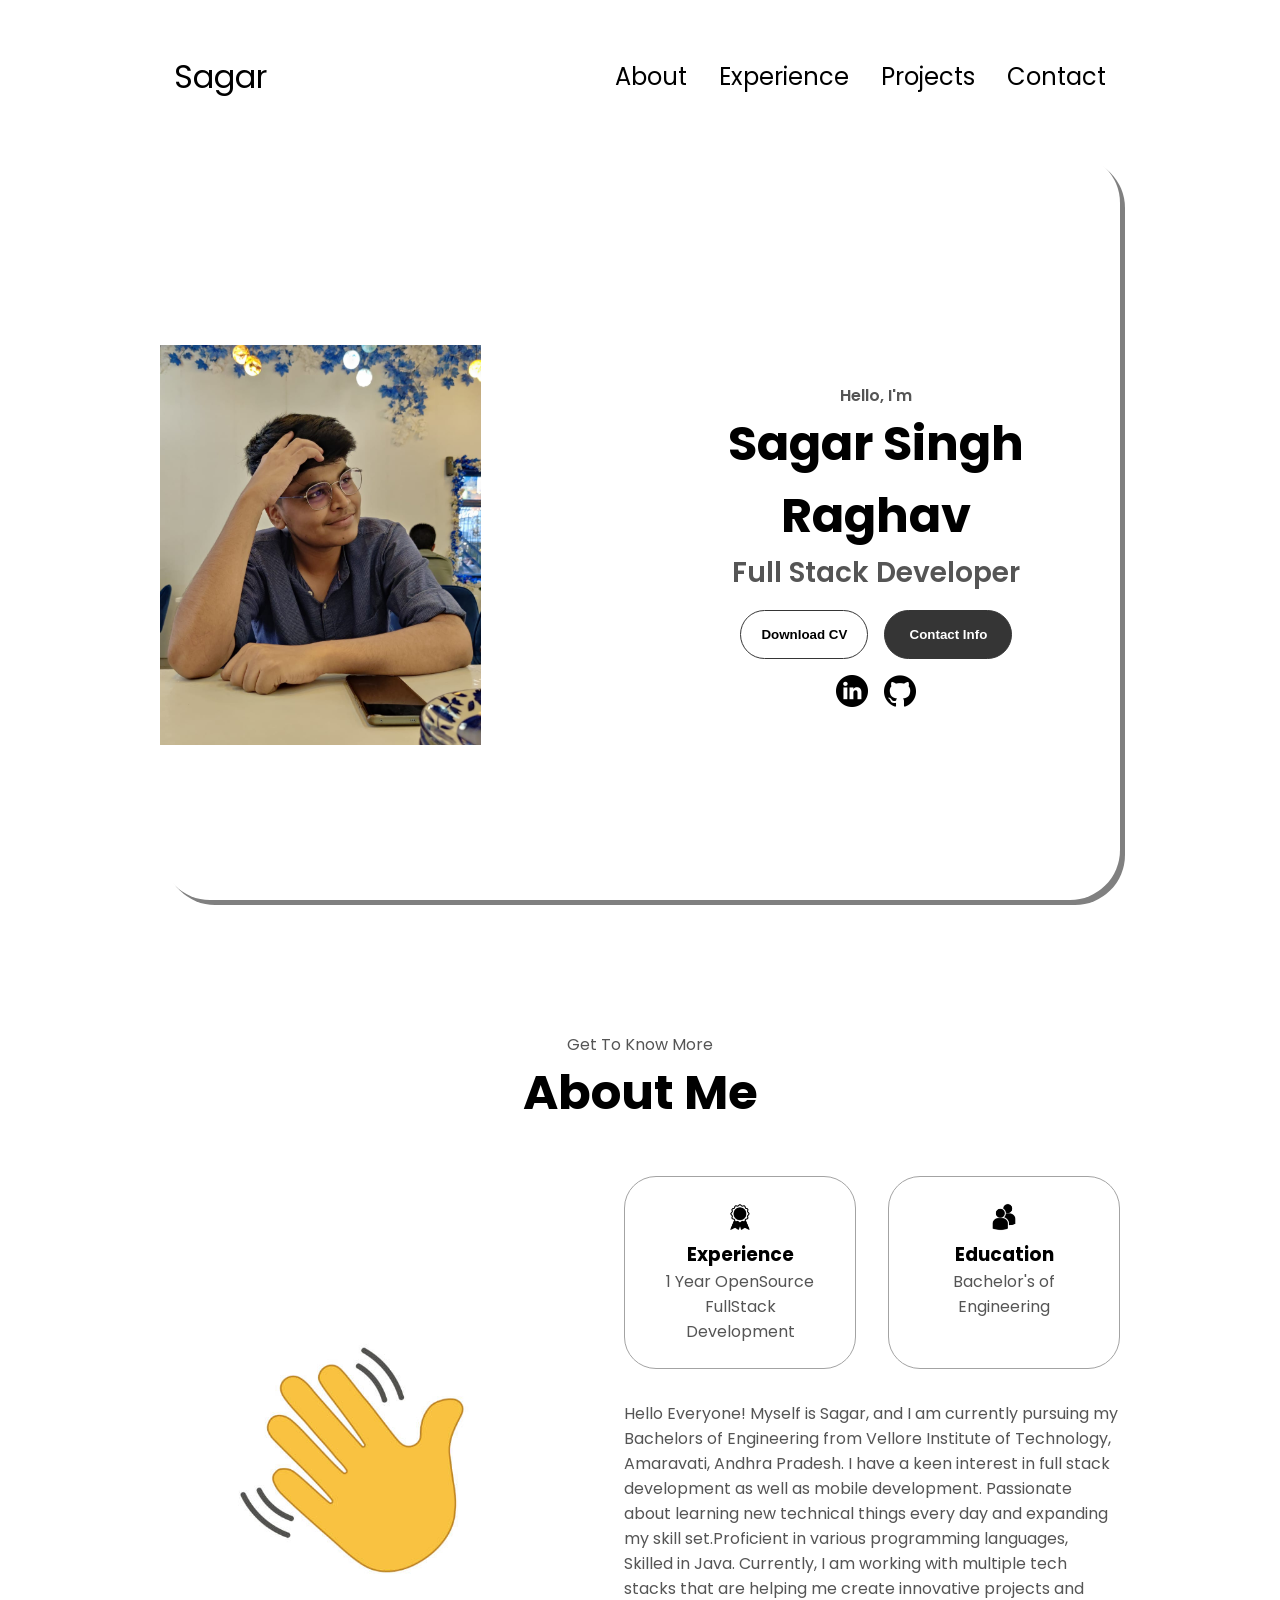
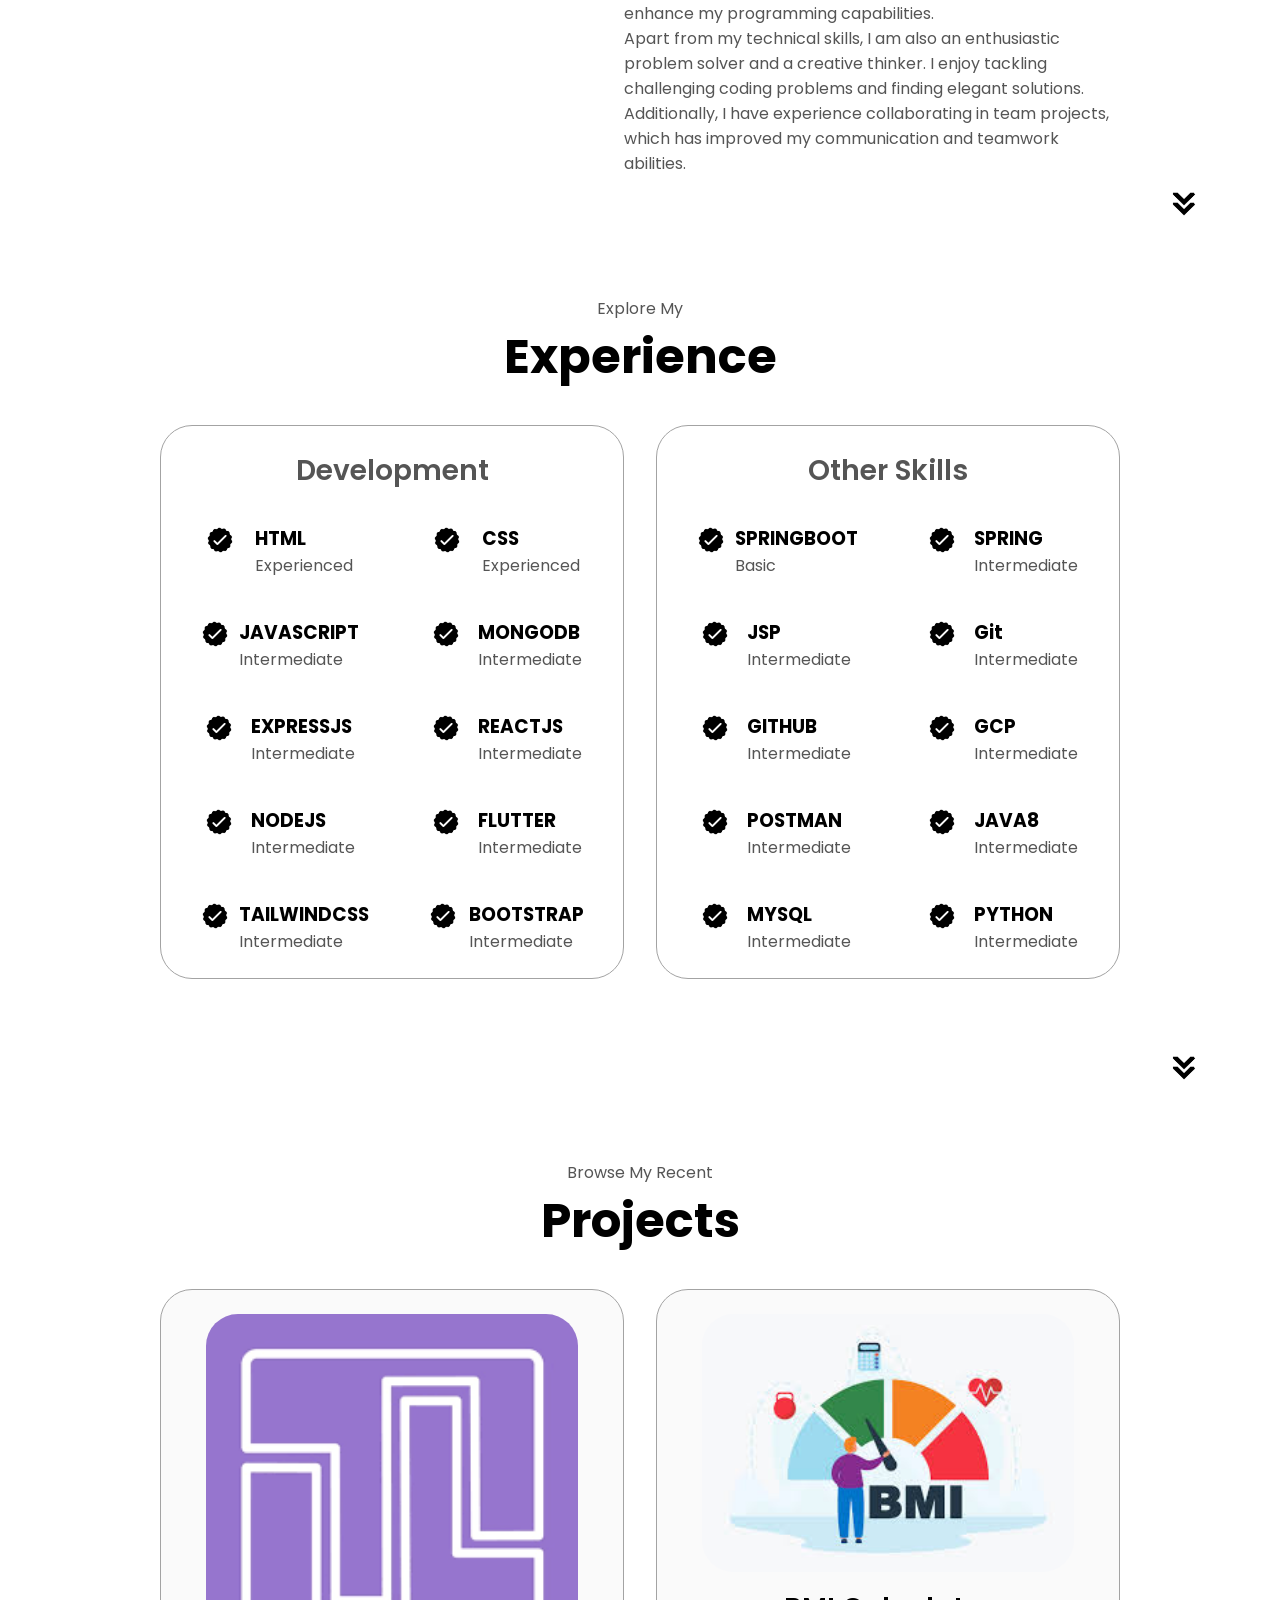
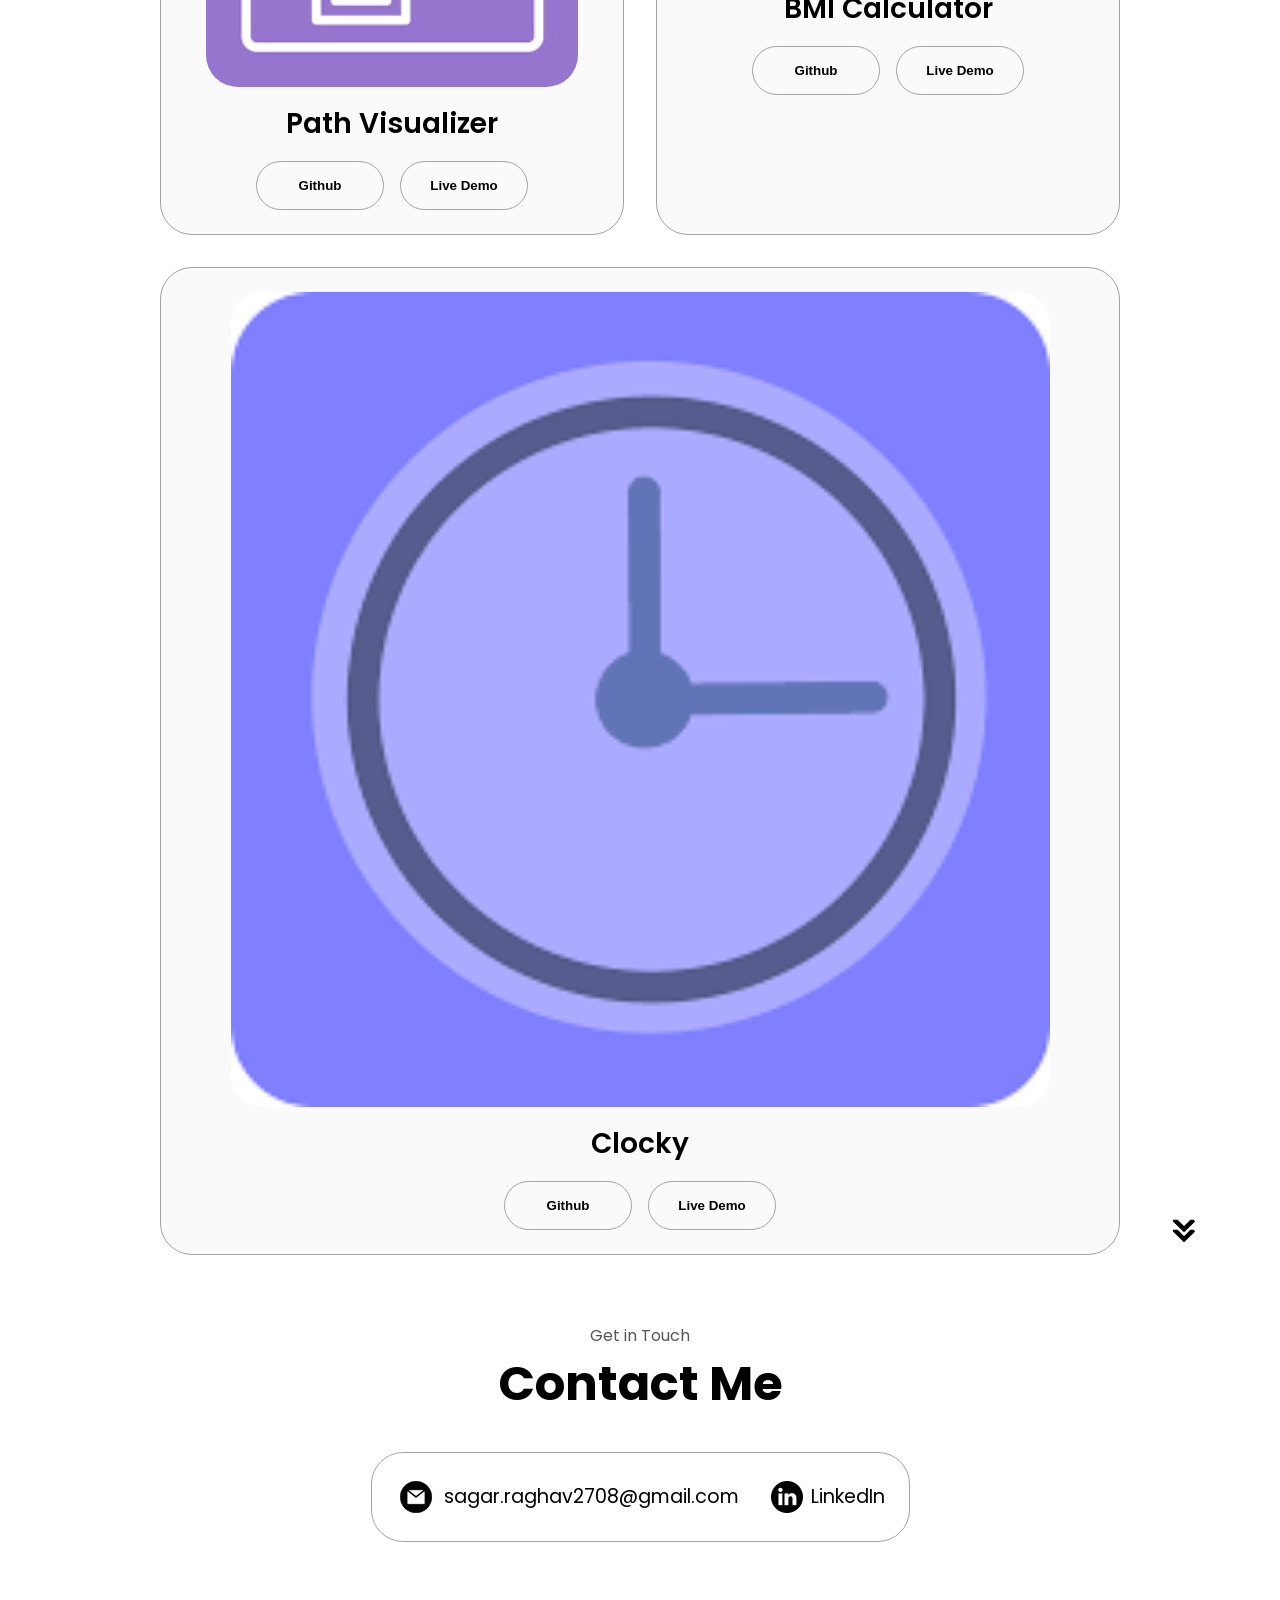
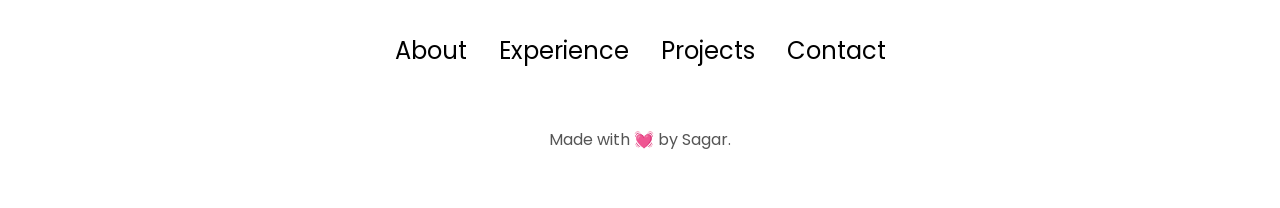
==== index.html @ 245210f8 "My Portfolio" ====
<!DOCTYPE html>
<html lang="en">

<head>
  <meta charset="UTF-8" />
  <meta http-equiv="X-UA-Compatible" content="IE=edge" />
  <meta name="viewport" content="width=device-width, initial-scale=1.0" />
  <title>Portfolio</title>
  <link rel="stylesheet" href="style.css" />
  <link rel="stylesheet" href="mediaqueries.css" />
</head>

<body>
  <nav id="desktop-nav">
    <div class="logo">Sagar</div>
    <div>
      <ul class="nav-links">
        <li><a href="#about">About</a></li>
        <li><a href="#experience">Experience</a></li>
        <li><a href="#projects">Projects</a></li>
        <li><a href="#contact">Contact</a></li>
      </ul>
    </div>
  </nav>
  <nav id="hamburger-nav">
    <div class="logo">Sagar Singh Raghav</div>
    <div class="hamburger-menu">
      <div class="hamburger-icon" onclick="toggleMenu()">
        <span></span>
        <span></span>
        <span></span>
      </div>
      <div class="menu-links">
        <li><a href="#about" onclick="toggleMenu()">About</a></li>
        <li><a href="#experience" onclick="toggleMenu()">Experience</a></li>
        <li><a href="#projects" onclick="toggleMenu()">Projects</a></li>
        <li><a href="#contact" onclick="toggleMenu()">Contact</a></li>
      </div>
    </div>
  </nav>
  <section id="profile">
    <div class="section__pic-container">
      <img src="./assets/profile.jpeg" alt="John Doe profile picture" />
    </div>
    <div class="section__text">
      <p class="section__text__p1">Hello, I'm</p>
      <h1 class="title">Sagar Singh Raghav</h1>
      <p class="section__text__p2">Full Stack Developer</p>
      <div class="btn-container">
        <button class="btn btn-color-2" onclick="window.open('./assets/Resume.pdf')">
          Download CV
        </button>
        <button class="btn btn-color-1" onclick="location.href='./#contact'">
          Contact Info
        </button>
      </div>
      <div id="socials-container">
        <img src="./assets/linkedin.png" alt="My LinkedIn profile" class="icon"
          onclick="location.href='https://www.linkedin.com/in/thesagarsingh/'" />
        <img src="./assets/github.png" alt="My Github profile" class="icon"
          onclick="location.href='https://github.com/Sagar20-12'" />
      </div>
    </div>
  </section>
  <section id="about">
    <p class="section__text__p1">Get To Know More</p>
    <h1 class="title">About Me</h1>
    <div class="section-container">
      <div class="section__pic-container">
        <img src="./assets/hi.jpg" alt="Profile picture" class="about-pic" />
      </div>
      <div class="about-details-container">
        <div class="about-containers">
          <div class="details-container">
            <img src="./assets/experience.png" alt="Experience icon" class="icon" />
            <h3>Experience</h3>
            <p>1 Year OpenSource <br />FullStack Development</p>
          </div>
          <div class="details-container">
            <img src="./assets/education.png" alt="Education icon" class="icon" />
            <h3>Education</h3>
            <p>Bachelor's of Engineering</p>
          </div>
        </div>
        <div class="text-container">
          <p>
            Hello Everyone! Myself is Sagar, and I am currently pursuing my Bachelors of Engineering from Vellore
            Institute of Technology, Amaravati, Andhra Pradesh. I have a keen interest in full stack development as well
            as mobile development. Passionate about learning new technical things every day and expanding my skill
            set.Proficient in various programming languages, Skilled in Java. Currently, I am
            working with multiple tech stacks that are helping me create innovative projects and enhance my programming
            capabilities. <br>
            Apart from my technical skills, I am also an enthusiastic problem solver and a creative thinker. I enjoy
            tackling challenging coding problems and finding elegant solutions. Additionally, I have experience
            collaborating in team projects, which has improved my communication and teamwork abilities.
          </p>
        </div>
      </div>
    </div>
    <img src="./assets/arrow.png" alt="Arrow icon" class="icon arrow" onclick="location.href='./#experience'" />
  </section>
  <section id="experience">
    <p class="section__text__p1">Explore My</p>
    <h1 class="title">Experience</h1>
    <div class="experience-details-container">
      <div class="about-containers">
        <div class="details-container">
          <h2 class="experience-sub-title">Development</h2>
          <div class="article-container">
            <article>
              <img src="./assets/checkmark.png" alt="Experience icon" class="icon" />
              <div>
                <h3>HTML</h3>
                <p>Experienced</p>
              </div>
            </article>
            <article>
              <img src="./assets/checkmark.png" alt="Experience icon" class="icon" />
              <div>
                <h3>CSS</h3>
                <p>Experienced</p>
              </div>
            </article>
            <article>
              <img src="./assets/checkmark.png" alt="Experience icon" class="icon" />
              <div>
                <h3>JAVASCRIPT</h3>
                <p>Intermediate</p>
              </div>
            </article>
            <article>
              <img src="./assets/checkmark.png" alt="Experience icon" class="icon" />
              <div>
                <h3>MONGODB</h3>
                <p>Intermediate</p>
              </div>
            </article>
            <article>
              <img src="./assets/checkmark.png" alt="Experience icon" class="icon" />
              <div>
                <h3>EXPRESSJS</h3>
                <p>Intermediate</p>
              </div>
            </article>
            <article>
              <img src="./assets/checkmark.png" alt="Experience icon" class="icon" />
              <div>
                <h3>REACTJS</h3>
                <p>Intermediate</p>
              </div>
            </article>
            <article>
              <img src="./assets/checkmark.png" alt="Experience icon" class="icon" />
              <div>
                <h3>NODEJS</h3>
                <p>Intermediate</p>
              </div>
            </article>
            <article>
              <img src="./assets/checkmark.png" alt="Experience icon" class="icon" />
              <div>
                <h3>FLUTTER</h3>
                <p>Intermediate</p>
              </div>
            </article>
            <article>
              <img src="./assets/checkmark.png" alt="Experience icon" class="icon" />
              <div>
                <h3>TAILWINDCSS</h3>
                <p>Intermediate</p>
              </div>
            </article>
            <article>
              <img src="./assets/checkmark.png" alt="Experience icon" class="icon" />
              <div>
                <h3>BOOTSTRAP</h3>
                <p>Intermediate</p>
              </div>
            </article>
          </div>
        </div>
        <div class="details-container">
          <h2 class="experience-sub-title">Other Skills</h2>
          <div class="article-container">
            <article>
              <img src="./assets/checkmark.png" alt="Experience icon" class="icon" />
              <div>
                <h3>SPRINGBOOT</h3>
                <p>Basic</p>
              </div>
            </article>
            <article>
              <img src="./assets/checkmark.png" alt="Experience icon" class="icon" />
              <div>
                <h3>SPRING</h3>
                <p>Intermediate</p>
              </div>
            </article>
            <article>
              <img src="./assets/checkmark.png" alt="Experience icon" class="icon" />
              <div>
                <h3>JSP</h3>
                <p>Intermediate</p>
              </div>
            </article>
            <article>
              <img src="./assets/checkmark.png" alt="Experience icon" class="icon" />
              <div>
                <h3>Git</h3>
                <p>Intermediate</p>
              </div>
            </article>
            <article>
              <img src="./assets/checkmark.png" alt="Experience icon" class="icon" />
              <div>
                <h3>GITHUB</h3>
                <p>Intermediate</p>
              </div>
            </article>
            <article>
              <img src="./assets/checkmark.png" alt="Experience icon" class="icon" />
              <div>
                <h3>GCP</h3>
                <p>Intermediate</p>
              </div>
            </article>
            <article>
              <img src="./assets/checkmark.png" alt="Experience icon" class="icon" />
              <div>
                <h3>POSTMAN</h3>
                <p>Intermediate</p>
              </div>
            </article>
            <article>
              <img src="./assets/checkmark.png" alt="Experience icon" class="icon" />
              <div>
                <h3>JAVA8</h3>
                <p>Intermediate</p>
              </div>
            </article>
            <article>
              <img src="./assets/checkmark.png" alt="Experience icon" class="icon" />
              <div>
                <h3>MYSQL</h3>
                <p>Intermediate</p>
              </div>
            </article>
            <article>
              <img src="./assets/checkmark.png" alt="Experience icon" class="icon" />
              <div>
                <h3>PYTHON</h3>
                <p>Intermediate</p>
              </div>
            </article>
          </div>
        </div>
      </div>
    </div>
    <img src="./assets/arrow.png" alt="Arrow icon" class="icon arrow" onclick="location.href='./#projects'" />
  </section>
  <section id="projects">
    <p class="section__text__p1">Browse My Recent</p>
    <h1 class="title">Projects</h1>
    <div class="experience-details-container">
      <div class="about-containers">
        <div class="details-container color-container">
          <div class="article-container">
            <img src="./assets/Path.png" alt="Project 1" class="project-img" />
          </div>
          <h2 class="experience-sub-title project-title">Path Visualizer</h2>
          <div class="btn-container">
            <button class="btn btn-color-2 project-btn" onclick="location.href='https://github.com/Sagar20-12/Path-Visualizer.git'">
              Github
            </button>
            <button class="btn btn-color-2 project-btn" onclick="location.href='https://sagar20-12.github.io/Path-Visualizer/'">
              Live Demo
            </button>
          </div>
        </div>
        <div class="details-container color-container">
          <div class="article-container">
            <img src="./assets/bmi.jpeg" alt="Project 2" class="project-img" />
          </div>
          <h2 class="experience-sub-title project-title">BMI Calculator</h2>
          <div class="btn-container">
            <button class="btn btn-color-2 project-btn" onclick="location.href='https://github.com/Sagar20-12/BMI-CALCULATOR.git'">
              Github
            </button>
            <button class="btn btn-color-2 project-btn" onclick="location.href='https://github.com/'">
              Live Demo
            </button>
          </div>
        </div>
        <div class="details-container color-container">
          <div class="article-container">
            <img src="./assets/clock.png" alt="Project 3" class="project-img" />
          </div>
          <h2 class="experience-sub-title project-title">Clocky</h2>
          <div class="btn-container">
            <button class="btn btn-color-2 project-btn" onclick="location.href='https://github.com/Sagar20-12/Clocky.git'">
              Github
            </button>
            <button class="btn btn-color-2 project-btn" onclick="location.href='https://github.com/'">
              Live Demo
            </button>
          </div>
        </div>
      </div>
    </div>
    <img src="./assets/arrow.png" alt="Arrow icon" class="icon arrow" onclick="location.href='./#contact'" />
  </section>
  <section id="contact">
    <p class="section__text__p1">Get in Touch</p>
    <h1 class="title">Contact Me</h1>
    <div class="contact-info-upper-container">
      <div class="contact-info-container">
        <img src="./assets/email.png" alt="Email icon" class="icon contact-icon email-icon" />
        <p><a href="mailto:examplemail@gmail.com">sagar.raghav2708@gmail.com</a></p>
      </div>
      <div class="contact-info-container">
        <img src="./assets/linkedin.png" alt="LinkedIn icon" class="icon contact-icon" />
        <p><a href="https://www.linkedin.com/in/thesagarsingh/">LinkedIn</a></p>
      </div>
    </div>
  </section>
  <footer>
    <nav>
      <div class="nav-links-container">
        <ul class="nav-links">
          <li><a href="#about">About</a></li>
          <li><a href="#experience">Experience</a></li>
          <li><a href="#projects">Projects</a></li>
          <li><a href="#contact">Contact</a></li>
        </ul>
      </div>
    </nav>
    <p> Made with 💓 by Sagar.</p>
  </footer>
  <script src="script.js"></script>
</body>

</html>
---- style.css ----
/* GENERAL */

@import url("https://fonts.googleapis.com/css2?family=Poppins:wght@300;400;500;600&display=swap");

* {
  margin: 0;
  padding: 0;
}

body {
  font-family: "Poppins", sans-serif;
}

html {
  scroll-behavior: smooth;
}

p {
  color: rgb(85, 85, 85);
}

/* TRANSITION */

a,
.btn {
  transition: all 300ms ease;
}

/* DESKTOP NAV */

nav,
.nav-links {
  display: flex;
}

nav {
  justify-content: space-around;
  align-items: center;
  height: 17vh;
}

.nav-links {
  gap: 2rem;
  list-style: none;
  font-size: 1.5rem;
}

a {
  color: black;
  text-decoration: none;
  text-decoration-color: white;
}

a:hover {
  color: grey;
  text-decoration: underline;
  text-underline-offset: 1rem;
  text-decoration-color: rgb(181, 181, 181);
}

.logo {
  font-size: 2rem;
}

.logo:hover {
  cursor: default;
}

/* HAMBURGER MENU */

#hamburger-nav {
  display: none;
}

.hamburger-menu {
  position: relative;
  display: inline-block;
}

.hamburger-icon {
  display: flex;
  flex-direction: column;
  justify-content: space-between;
  height: 24px;
  width: 30px;
  cursor: pointer;
}

.hamburger-icon span {
  width: 100%;
  height: 2px;
  background-color: black;
  transition: all 0.3 ease-in-out;
}

.menu-links {
  position: absolute;
  top: 100%;
  right: 0;
  background-color: white;
  width: fit-content;
  max-height: 0;
  overflow: hidden;
  transition: all 0.3 ease-in-out;
}

.menu-links a {
  display: block;
  padding: 10px;
  text-align: center;
  font-size: 1.5rem;
  color: black;
  text-decoration: none;
  transition: all 0.3 ease-in-out;
}

.menu-links li {
  list-style: none;
}

.menu-links.open {
  max-height: 300px;
}

.hamburger-icon.open span:first-child {
  transform: rotate(45deg) translate(10px, 5px);
}

.hamburger-icon.open span:nth-child(2) {
  opacity: 0;
}

.hamburger-icon.open span:last-child {
  transform: rotate(-45deg) translate(10px, -5px);
}

.hamburger-icon span:first-child {
  transform: none;
}

.hamburger-icon span:first-child {
  opacity: 1;
}

.hamburger-icon span:first-child {
  transform: none;
}

/* SECTIONS */

section {
  padding-top: 4vh;
  height: 96vh;
  margin: 0 10rem;
  box-sizing: border-box;
  min-height: fit-content;
}

.section-container {
  display: flex;
}

/* PROFILE SECTION */

#profile {
  display: flex;
  justify-content: center;
  gap: 5rem;
  height: 80vh;
  border-radius: 50px;
  box-shadow: 5px 5px grey;
}

element.style {
  border-radius: 50px;
}

.section__pic-container {
  display: flex;
  height: 400px;
  width: 400px;
  margin: auto 0;
  border-radius: 100px;
}

.section__text {
  align-self: center;
  text-align: center;
}

.section__text p {
  font-weight: 600;
}

.section__text__p1 {
  text-align: center;
}

.section__text__p2 {
  font-size: 1.75rem;
  margin-bottom: 1rem;
}

.title {
  font-size: 3rem;
  text-align: center;
}

#socials-container {
  display: flex;
  justify-content: center;
  margin-top: 1rem;
  gap: 1rem;
}

/* ICONS */

.icon {
  cursor: pointer;
  height: 2rem;
}

/* BUTTONS */

.btn-container {
  display: flex;
  justify-content: center;
  gap: 1rem;
}

.btn {
  font-weight: 600;
  transition: all 300ms ease;
  padding: 1rem;
  width: 8rem;
  border-radius: 2rem;
}

.btn-color-1,
.btn-color-2 {
  border: rgb(53, 53, 53) 0.1rem solid;
}

.btn-color-1:hover,
.btn-color-2:hover {
  cursor: pointer;
}

.btn-color-1,
.btn-color-2:hover {
  background: rgb(53, 53, 53);
  color: white;
}

.btn-color-1:hover {
  background: rgb(0, 0, 0);
}

.btn-color-2 {
  background: none;
}

.btn-color-2:hover {
  border: rgb(255, 255, 255) 0.1rem solid;
}

.btn-container {
  gap: 1rem;
}

/* ABOUT SECTION */

#about {
  position: relative;
}

.about-containers {
  gap: 2rem;
  margin-bottom: 2rem;
  margin-top: 2rem;
}

.about-details-container {
  justify-content: center;
  flex-direction: column;
}

.about-containers,
.about-details-container {
  display: flex;
}

.about-pic {
  border-radius: 2rem;
}

.arrow {
  position: absolute;
  right: -5rem;
  bottom: 2.5rem;
}

.details-container {
  padding: 1.5rem;
  flex: 1;
  background: white;
  border-radius: 2rem;
  border: rgb(53, 53, 53) 0.1rem solid;
  border-color: rgb(163, 163, 163);
  text-align: center;
}

.section-container {
  gap: 4rem;
  height: 80%;
}

.section__pic-container {
  height: 400px;
  width: 400px;
  margin: auto 0;
}

/* EXPERIENCE SECTION */

#experience {
  position: relative;
}

.experience-sub-title {
  color: rgb(85, 85, 85);
  font-weight: 600;
  font-size: 1.75rem;
  margin-bottom: 2rem;
}

.experience-details-container {
  display: flex;
  justify-content: center;
  flex-direction: column;
}

.article-container {
  display: flex;
  text-align: initial;
  flex-wrap: wrap;
  flex-direction: row;
  gap: 2.5rem;
  justify-content: space-around;
}

article {
  display: flex;
  width: 10rem;
  justify-content: space-around;
  gap: 0.5rem;
}

article .icon {
  cursor: default;
}

/* PROJECTS SECTION */

#projects {
  position: relative;
}

.color-container {
  border-color: rgb(163, 163, 163);
  background: rgb(250, 250, 250);
}

.project-img {
  border-radius: 2rem;
  width: 90%;
  height: 90%;
}

.project-title {
  margin: 1rem;
  color: black;
}

.project-btn {
  color: black;
  border-color: rgb(163, 163, 163);
}

/* CONTACT */

#contact {
  display: flex;
  justify-content: center;
  flex-direction: column;
  height: 70vh;
}

.contact-info-upper-container {
  display: flex;
  justify-content: center;
  border-radius: 2rem;
  border: rgb(53, 53, 53) 0.1rem solid;
  border-color: rgb(163, 163, 163);
  background: (250, 250, 250);
  margin: 2rem auto;
  padding: 0.5rem;
}

.contact-info-container {
  display: flex;
  align-items: center;
  justify-content: center;
  gap: 0.5rem;
  margin: 1rem;
}

.contact-info-container p {
  font-size: larger;
}

.contact-icon {
  cursor: default;
}

.email-icon {
  height: 2.5rem;
}

/* FOOTER SECTION */

footer {
  height: 26vh;
  margin: 0 1rem;
}

footer p {
  text-align: center;
}
---- mediaqueries.css ----
@media screen and (max-width: 1400px) {
  #profile {
    height: 83vh;
    margin-bottom: 6rem;
  }
  .about-containers {
    flex-wrap: wrap;
  }
  #contact,
  #projects {
    height: fit-content;
  }
}

@media screen and (max-width: 1200px) {
  #desktop-nav {
    display: none;
  }
  #hamburger-nav {
    display: flex;
  }
  #experience,
  .experience-details-container {
    margin-top: 2rem;
  }
  #profile,
  .section-container {
    display: block;
  }
  .arrow {
    display: none;
  }
  section,
  .section-container {
    height: fit-content;
  }
  section {
    margin: 0 5%;
  }
  .section__pic-container {
    width: 275px;
    height: 275px;
    margin: 0 auto 2rem;
  }
  .about-containers {
    margin-top: 0;
  }
}

@media screen and (max-width: 600px) {
  #contact,
  footer {
    height: 40vh;
  }
  #profile {
    height: 83vh;
    margin-bottom: 0;
  }
  article {
    font-size: 1rem;
  }
  footer nav {
    height: fit-content;
    margin-bottom: 2rem;
  }
  .about-containers,
  .contact-info-upper-container,
  .btn-container {
    flex-wrap: wrap;
  }
  .contact-info-container {
    margin: 0;
  }
  .contact-info-container p,
  .nav-links li a {
    font-size: 1rem;
  }
  .experience-sub-title {
    font-size: 1.25rem;
  }
  .logo {
    font-size: 1.5rem;
  }
  .nav-links {
    flex-direction: column;
    gap: 0.5rem;
    text-align: center;
  }
  .section__pic-container {
    width: auto;
    height: 46vw;
    justify-content: center;
  }
  .section__text__p2 {
    font-size: 1.25rem;
  }
  .title {
    font-size: 2rem;
  }
  .text-container {
    text-align: justify;
  }
}
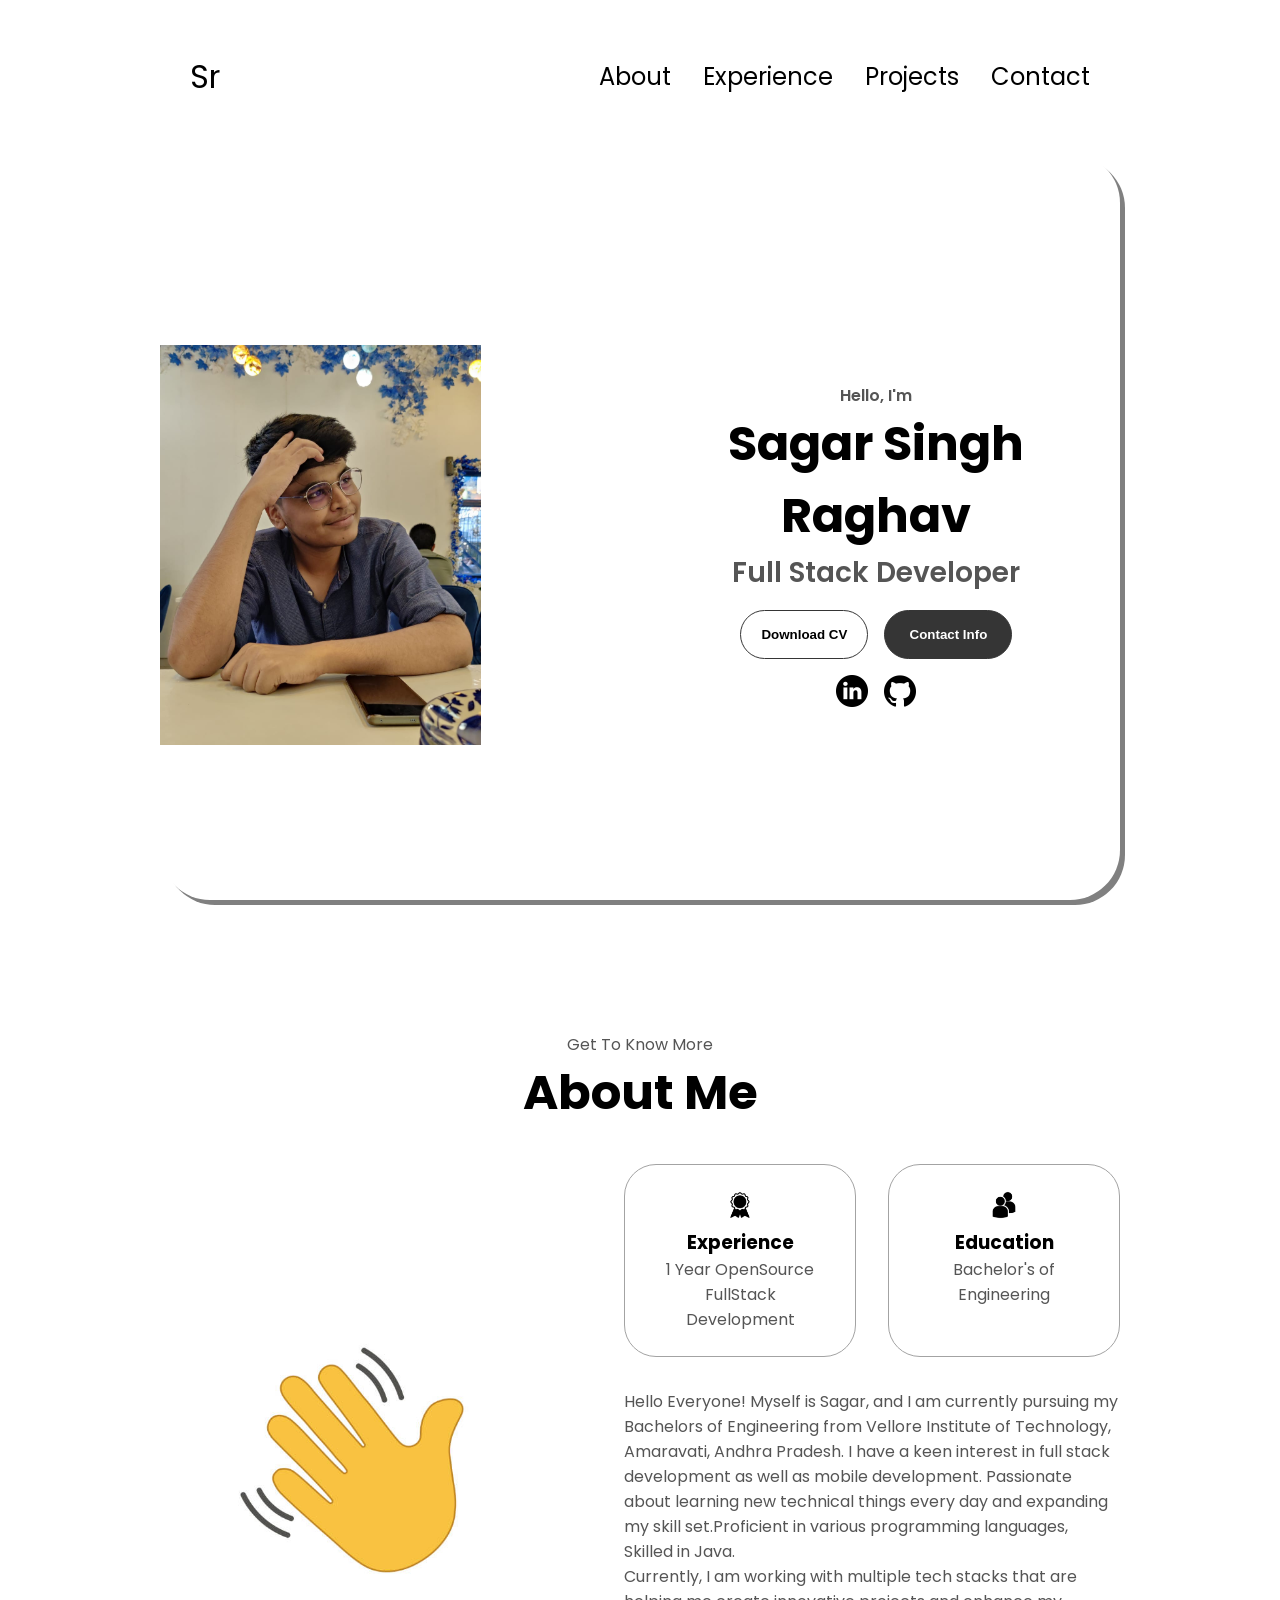
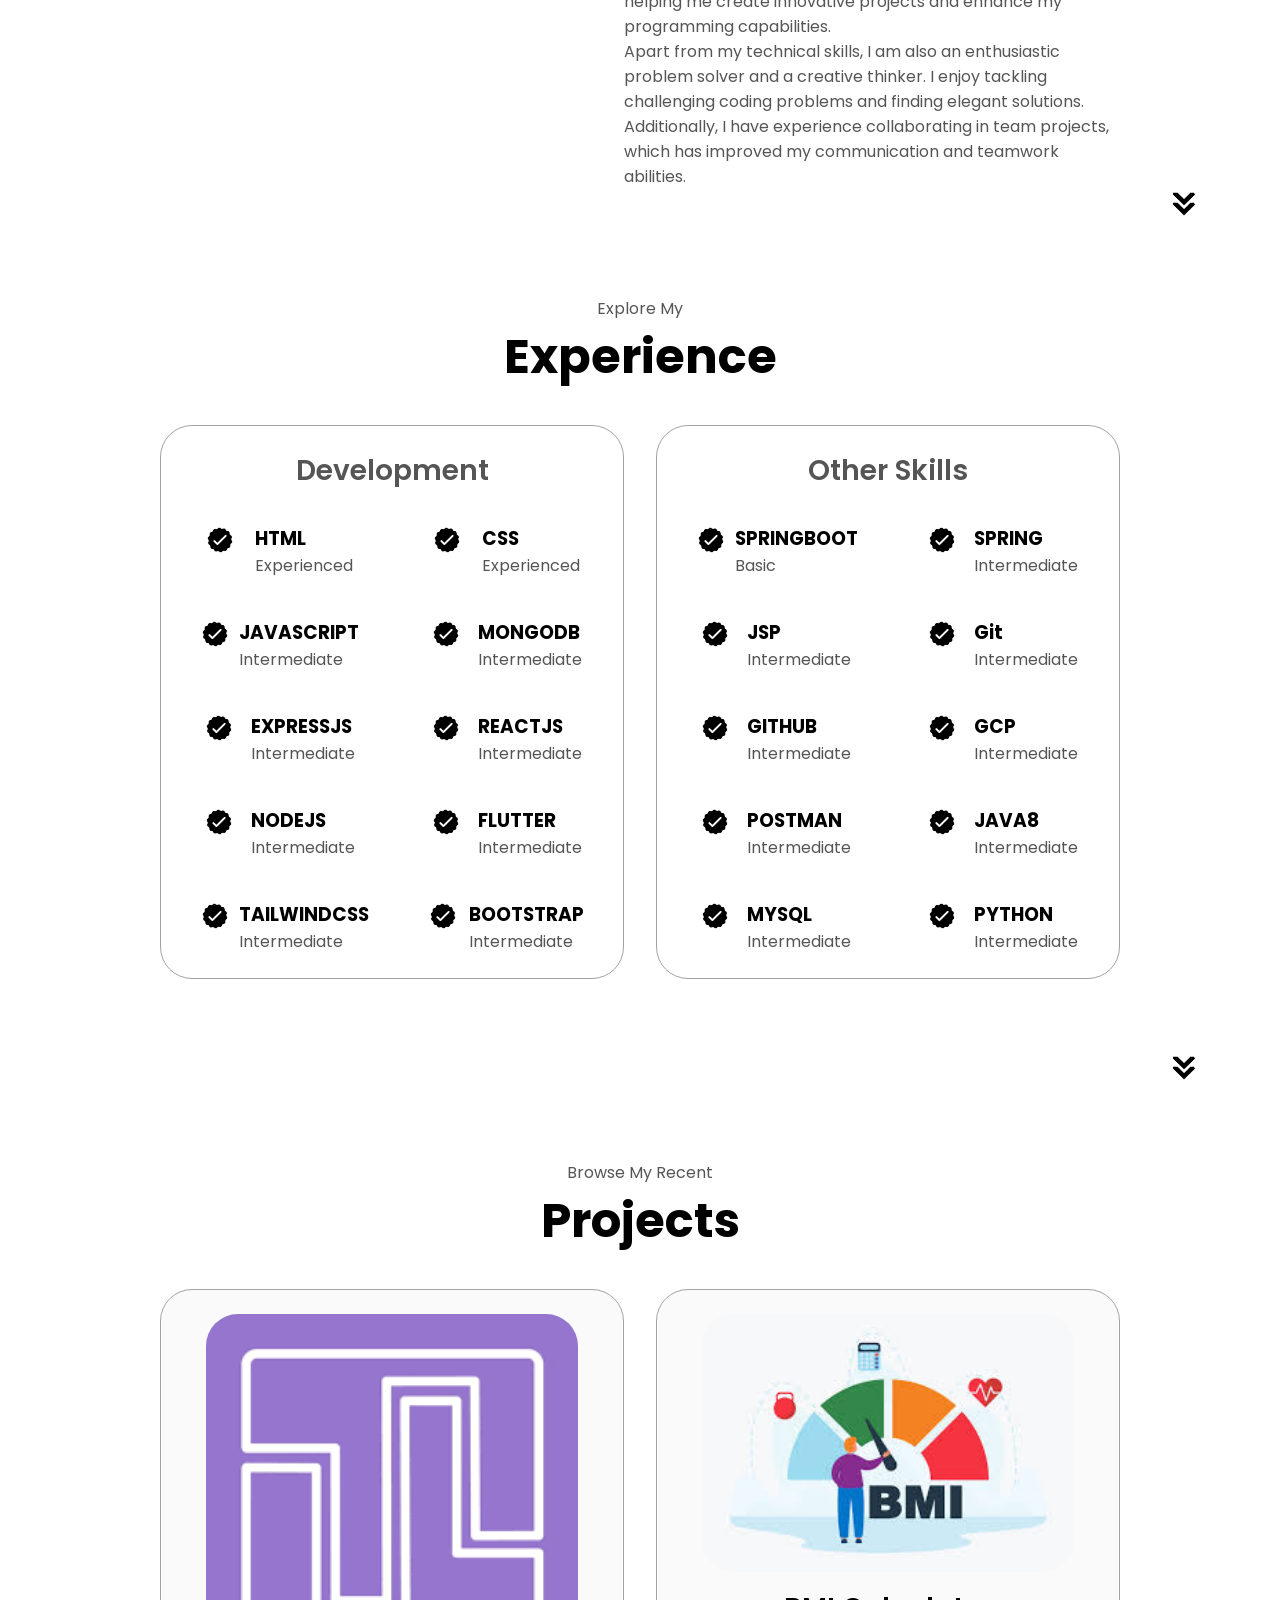
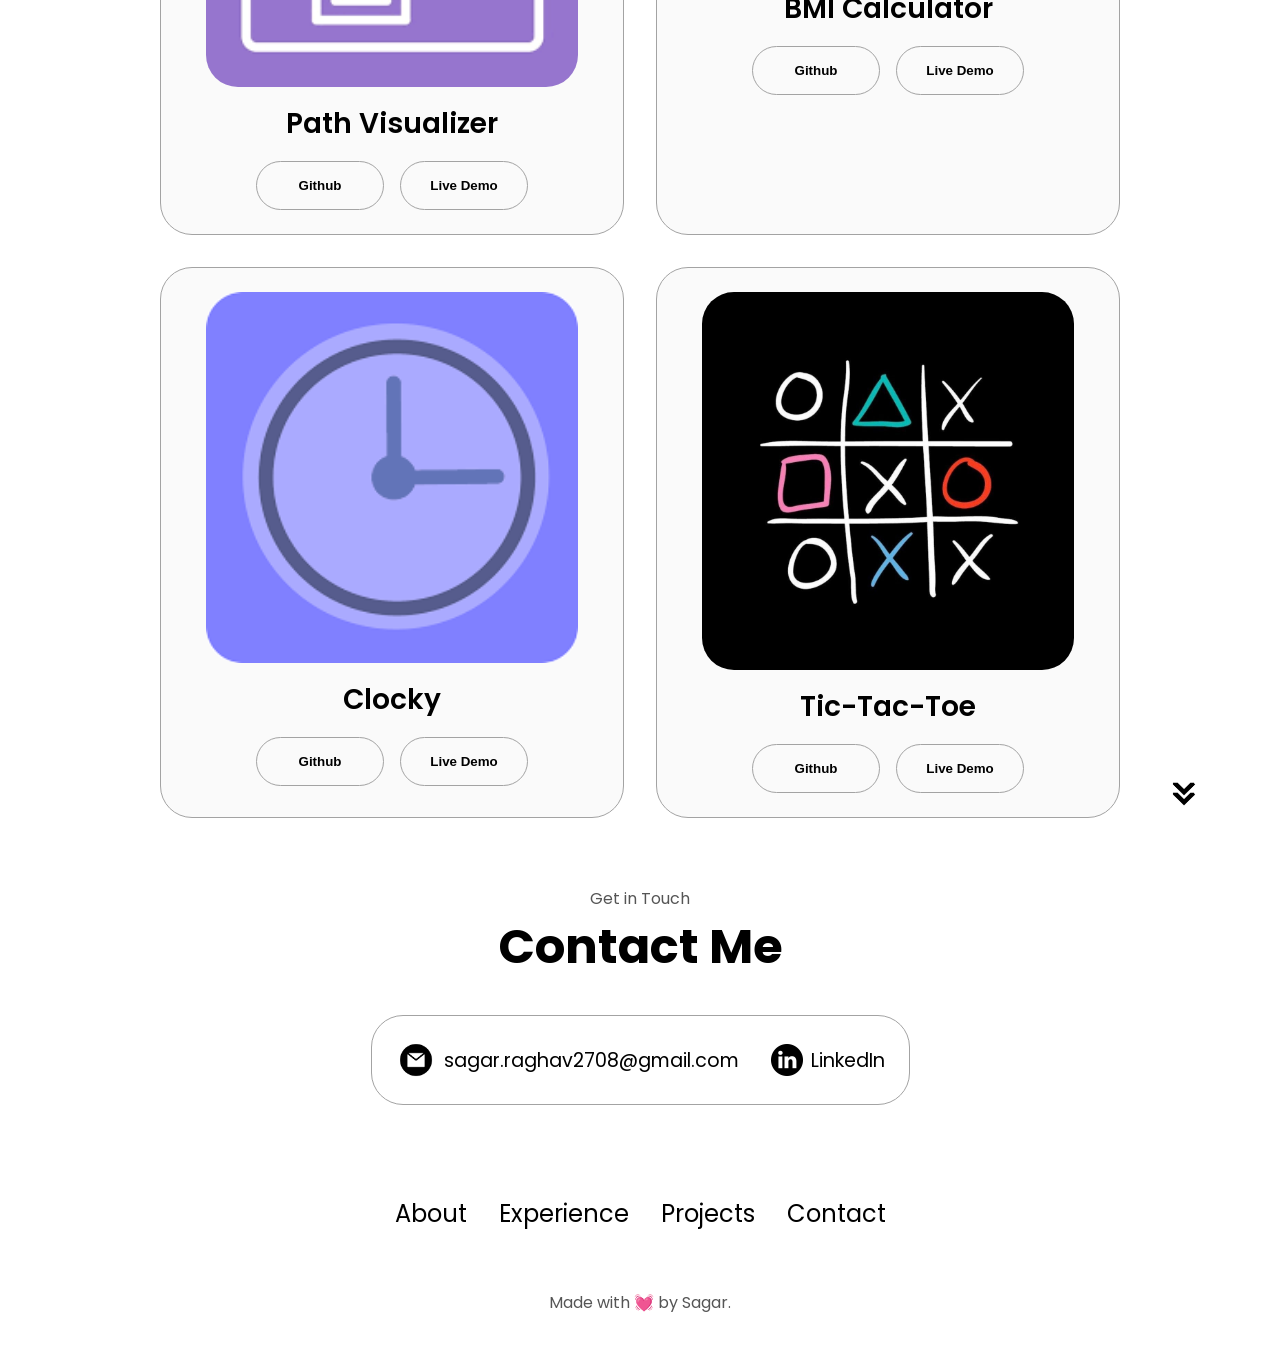
==== commit 7a734057: "Added Tic-Tac-Toe Game Project" ====
--- a/index.html
+++ b/index.html
@@ -12,7 +12,7 @@
 
 <body>
   <nav id="desktop-nav">
-    <div class="logo">Sagar</div>
+    <div class="logo">Sr</div>
     <div>
       <ul class="nav-links">
         <li><a href="#about">About</a></li>
@@ -87,7 +87,7 @@
             Hello Everyone! Myself is Sagar, and I am currently pursuing my Bachelors of Engineering from Vellore
             Institute of Technology, Amaravati, Andhra Pradesh. I have a keen interest in full stack development as well
             as mobile development. Passionate about learning new technical things every day and expanding my skill
-            set.Proficient in various programming languages, Skilled in Java. Currently, I am
+            set.Proficient in various programming languages, Skilled in Java. <br> Currently, I am
             working with multiple tech stacks that are helping me create innovative projects and enhance my programming
             capabilities. <br>
             Apart from my technical skills, I am also an enthusiastic problem solver and a creative thinker. I enjoy
@@ -301,6 +301,20 @@
               Github
             </button>
             <button class="btn btn-color-2 project-btn" onclick="location.href='https://github.com/'">
+              Live Demo
+            </button>
+          </div>
+        </div>
+        <div class="details-container color-container">
+          <div class="article-container">
+            <img src="./assets/TTC.jpg" alt="Project 2" class="project-img" />
+          </div>
+          <h2 class="experience-sub-title project-title">Tic-Tac-Toe</h2>
+          <div class="btn-container">
+            <button class="btn btn-color-2 project-btn" onclick="location.href='https://github.com/Sagar20-12/TIC-TAC-TOE'">
+              Github
+            </button>
+            <button class="btn btn-color-2 project-btn" onclick="location.href='https://sagar20-12.github.io/TIC-TAC-TOE/'">
               Live Demo
             </button>
           </div>
